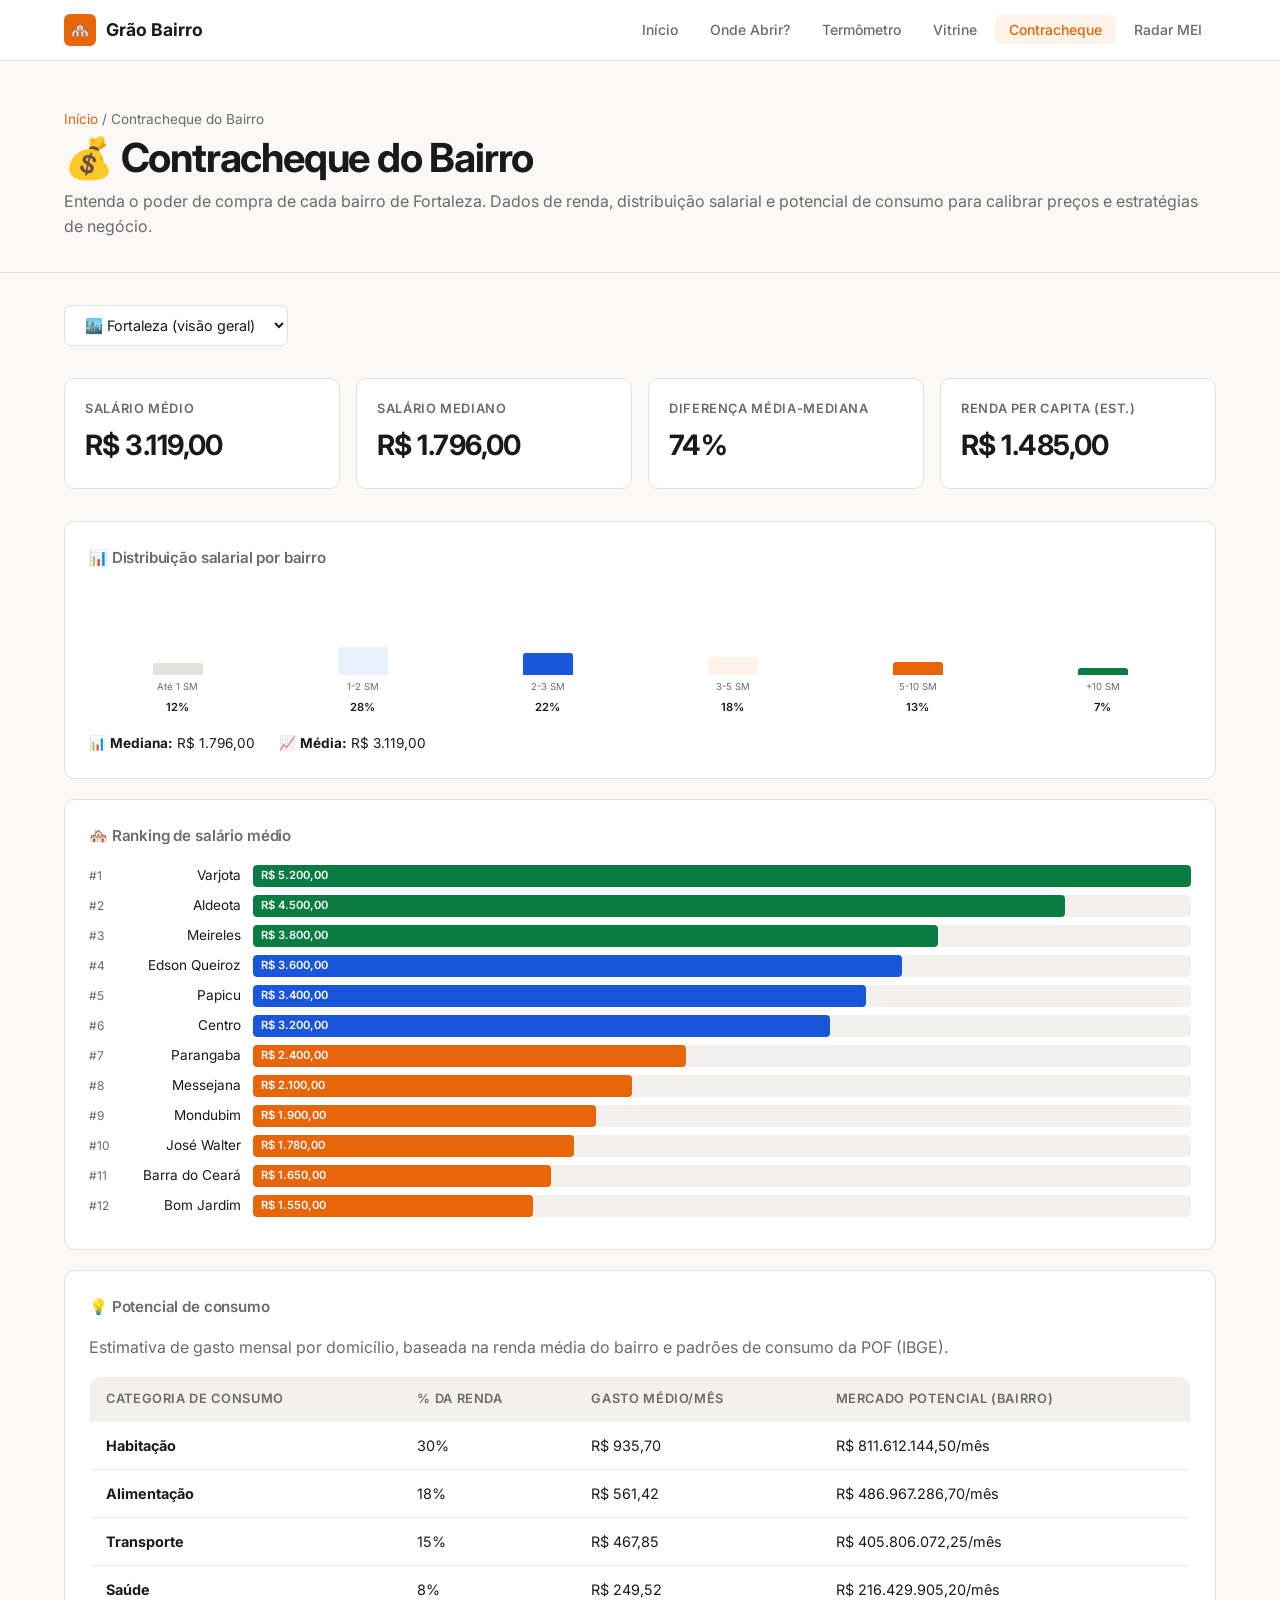
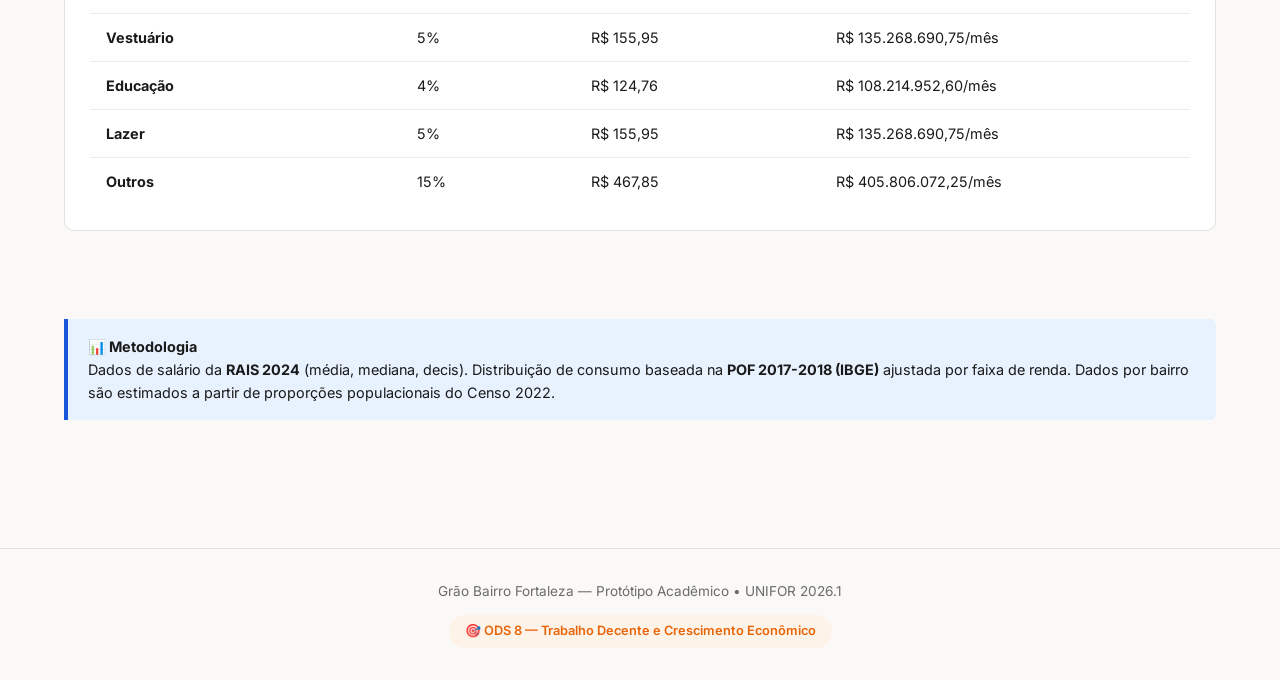
==== contracheque.html @ 5e3f8899 "🚀 Protótipo Grão Bairro Fortaleza — v1 Landing + 5 ferramentas interativas: - Onde Abrir? (recomenda" ====
<!DOCTYPE html>
<html lang="pt-BR">
<head>
  <meta charset="UTF-8">
  <meta name="viewport" content="width=device-width, initial-scale=1.0">
  <title>Contracheque do Bairro — Grão Bairro Fortaleza</title>
  <link rel="preconnect" href="https://fonts.googleapis.com">
  <link href="https://fonts.googleapis.com/css2?family=Inter:wght@400;500;600;700&display=swap" rel="stylesheet">
  <link rel="stylesheet" href="css/style.css">
</head>
<body>

<nav class="navbar">
  <div class="container">
    <a href="index.html" class="nav-brand">
      <span class="logo-icon">🏘️</span>
      Grão Bairro
    </a>
    <ul class="nav-links">
      <li><a href="index.html">Início</a></li>
      <li><a href="onde-abrir.html">Onde Abrir?</a></li>
      <li><a href="termometro.html">Termômetro</a></li>
      <li><a href="vitrine.html">Vitrine</a></li>
      <li><a href="contracheque.html">Contracheque</a></li>
      <li><a href="radar-mei.html">Radar MEI</a></li>
    </ul>
  </div>
</nav>

<header class="page-header">
  <div class="container">
    <div class="breadcrumb"><a href="index.html">Início</a> / Contracheque do Bairro</div>
    <h1>💰 Contracheque do Bairro</h1>
    <p>Entenda o poder de compra de cada bairro de Fortaleza. Dados de renda, distribuição salarial e potencial de consumo para calibrar preços e estratégias de negócio.</p>
  </div>
</header>

<main class="container">
  <div class="filter-bar">
    <select class="form-select" id="bairroSelect" onchange="updateView()">
      <option value="fortaleza">🏙️ Fortaleza (visão geral)</option>
    </select>
  </div>

  <div class="stat-row" id="overviewStats"></div>

  <div class="chart-box">
    <h3>📊 Distribuição salarial por bairro</h3>
    <div id="salaryDist"></div>
  </div>

  <div class="chart-box">
    <h3>🏘️ Ranking de salário médio</h3>
    <div id="rankingChart"></div>
  </div>

  <div class="chart-box">
    <h3>💡 Potencial de consumo</h3>
    <p style="margin-bottom:16px;">Estimativa de gasto mensal por domicílio, baseada na renda média do bairro e padrões de consumo da POF (IBGE).</p>
    <table class="data-table">
      <thead>
        <tr>
          <th>Categoria de consumo</th>
          <th>% da renda</th>
          <th>Gasto médio/mês</th>
          <th>Mercado potencial (bairro)</th>
        </tr>
      </thead>
      <tbody id="consumoBody"></tbody>
    </table>
  </div>

  <section class="section">
    <div class="info-box">
      <strong>📊 Metodologia</strong><br>
      Dados de salário da <strong>RAIS 2024</strong> (média, mediana, decis). Distribuição de consumo baseada na <strong>POF 2017-2018 (IBGE)</strong> ajustada por faixa de renda. Dados por bairro são estimados a partir de proporções populacionais do Censo 2022.
    </div>
  </section>
</main>

<footer class="footer">
  <div class="container">
    <p>Grão Bairro Fortaleza — Protótipo Acadêmico • UNIFOR 2026.1</p>
    <span class="ods-badge">🎯 ODS 8 — Trabalho Decente e Crescimento Econômico</span>
  </div>
</footer>

<script src="js/main.js"></script>
<script>
let bairros, indicadores;

// Consumption pattern from POF (IBGE) as % of income
const consumoPattern = [
  { categoria: 'Habitação', pct: 0.30 },
  { categoria: 'Alimentação', pct: 0.18 },
  { categoria: 'Transporte', pct: 0.15 },
  { categoria: 'Saúde', pct: 0.08 },
  { categoria: 'Vestuário', pct: 0.05 },
  { categoria: 'Educação', pct: 0.04 },
  { categoria: 'Lazer', pct: 0.05 },
  { categoria: 'Outros', pct: 0.15 },
];

async function init() {
  [bairros, indicadores] = await Promise.all([
    loadData('data/bairros.json'),
    loadData('data/indicadores.json')
  ]);
  if (!bairros || !indicadores) return;

  const select = document.getElementById('bairroSelect');
  bairros.forEach(b => {
    const opt = document.createElement('option');
    opt.value = b.id;
    opt.textContent = `🏘️ ${b.nome}`;
    select.appendChild(opt);
  });

  renderRanking();
  updateView();
}

function updateView() {
  const selected = document.getElementById('bairroSelect').value;

  if (selected === 'fortaleza') {
    showFortaleza();
  } else {
    showBairro(selected);
  }
}

function showFortaleza() {
  const f = indicadores.fortaleza;
  document.getElementById('overviewStats').innerHTML = `
    <div class="stat-card"><div class="stat-label">Salário Médio</div><div class="stat-value">${formatBRL(f.salario_medio)}</div></div>
    <div class="stat-card"><div class="stat-label">Salário Mediano</div><div class="stat-value">${formatBRL(f.salario_mediano)}</div></div>
    <div class="stat-card"><div class="stat-label">Diferença Média-Mediana</div><div class="stat-value">${(((f.salario_medio / f.salario_mediano) - 1) * 100).toFixed(0)}%</div></div>
    <div class="stat-card"><div class="stat-label">Renda per capita (est.)</div><div class="stat-value">${formatBRL(Math.round(f.salario_medio / 2.1))}</div></div>
  `;

  renderSalaryDist(f.salario_mediano, f.salario_medio);
  renderConsumo(f.salario_medio, f.populacao);
}

function showBairro(id) {
  const b = bairros.find(b => b.id === id);
  if (!b) return;

  document.getElementById('overviewStats').innerHTML = `
    <div class="stat-card"><div class="stat-label">Salário Médio</div><div class="stat-value">${formatBRL(b.salario_medio)}</div></div>
    <div class="stat-card"><div class="stat-label">vs Média Fortaleza</div><div class="stat-value">${formatPct(((b.salario_medio / indicadores.fortaleza.salario_medio) - 1) * 100)}</div></div>
    <div class="stat-card"><div class="stat-label">Empregos Formais</div><div class="stat-value">${formatNum(b.empregos_formais)}</div></div>
    <div class="stat-card"><div class="stat-label">Crescimento anual</div><div class="stat-value">${formatPct(b.crescimento)}</div></div>
  `;

  // Estimate median: lower for high-inequality areas
  const medianRatio = b.salario_medio > 4000 ? 0.55 : b.salario_medio > 2500 ? 0.62 : 0.72;
  renderSalaryDist(Math.round(b.salario_medio * medianRatio), b.salario_medio);
  renderConsumo(b.salario_medio, b.pop);
}

function renderSalaryDist(mediana, media) {
  document.getElementById('salaryDist').innerHTML = `
    <div style="display:flex;align-items:flex-end;gap:8px;height:130px;padding-top:20px;">
      ${[
        {label:'Até 1 SM', pct:12, color:'var(--color-border)'},
        {label:'1-2 SM', pct:28, color:'var(--color-blue-light)'},
        {label:'2-3 SM', pct:22, color:'var(--color-blue)'},
        {label:'3-5 SM', pct:18, color:'var(--color-accent-light)'},
        {label:'5-10 SM', pct:13, color:'var(--color-accent)'},
        {label:'+10 SM', pct:7, color:'var(--color-green)'},
      ].map(b => `
        <div style="flex:1;text-align:center;display:flex;flex-direction:column;align-items:center;gap:4px;">
          <div style="height:${b.pct * 1.0}px;width:100%;max-width:50px;background:${b.color};border-radius:3px 3px 0 0;"></div>
          <span style="font-size:0.6rem;color:var(--color-text-secondary);">${b.label}</span>
          <span style="font-size:0.7rem;font-weight:600;">${b.pct}%</span>
        </div>
      `).join('')}
    </div>
    <div style="margin-top:16px;display:flex;gap:24px;font-size:0.85rem;">
      <span>📊 <strong>Mediana:</strong> ${formatBRL(mediana)}</span>
      <span>📈 <strong>Média:</strong> ${formatBRL(media)}</span>
    </div>`;
}

function renderRanking() {
  const sorted = [...bairros].sort((a, b) => b.salario_medio - a.salario_medio);
  const max = sorted[0].salario_medio;

  document.getElementById('rankingChart').innerHTML = sorted.map((b, i) => {
    const pct = (b.salario_medio / max) * 100;
    return `
      <div style="display:flex;align-items:center;gap:12px;margin-bottom:8px;">
        <span style="font-size:0.75rem;color:var(--color-text-secondary);width:20px;">#${i+1}</span>
        <span style="font-size:0.85rem;width:120px;text-align:right;">${b.nome}</span>
        <div style="flex:1;background:var(--color-surface-alt);border-radius:4px;height:22px;overflow:hidden;">
          <div style="height:100%;width:${pct}%;background:${i < 3 ? 'var(--color-green)' : i < 6 ? 'var(--color-blue)' : 'var(--color-accent)'};border-radius:4px;display:flex;align-items:center;padding-left:8px;">
            <span style="font-size:0.7rem;color:white;font-weight:600;">${formatBRL(b.salario_medio)}</span>
          </div>
        </div>
      </div>`;
  }).join('');
}

function renderConsumo(salarioMedio, populacao) {
  const domicilios = Math.round(populacao / 2.8);
  document.getElementById('consumoBody').innerHTML = consumoPattern.map(c => {
    const gastoMedio = salarioMedio * c.pct;
    const mercadoPotencial = gastoMedio * domicilios;
    return `
      <tr>
        <td><strong>${c.categoria}</strong></td>
        <td>${(c.pct * 100).toFixed(0)}%</td>
        <td>${formatBRL(gastoMedio)}</td>
        <td>${formatBRL(mercadoPotencial)}/mês</td>
      </tr>
    `;
  }).join('');
}

init();
</script>
</body>
</html>
---- css/style.css ----
/* =========================================
   Grão Bairro Fortaleza — Design System
   Clean, profissional, com toque brasileiro
   ========================================= */

:root {
  --color-bg: #faf9f7;
  --color-surface: #ffffff;
  --color-surface-alt: #f3f1ed;
  --color-text: #1a1a1a;
  --color-text-secondary: #6b6b6b;
  --color-accent: #e8650a;
  --color-accent-hover: #c75508;
  --color-accent-light: #fef3e8;
  --color-green: #0a7c42;
  --color-green-light: #e8f5ee;
  --color-blue: #1a56db;
  --color-blue-light: #e8f1fe;
  --color-red: #c81e1e;
  --color-red-light: #fde8e8;
  --color-border: #e5e2db;
  --color-border-light: #f0ede8;

  --font-sans: 'Inter', system-ui, -apple-system, sans-serif;
  --font-mono: 'JetBrains Mono', 'Fira Code', monospace;

  --radius-sm: 6px;
  --radius: 10px;
  --radius-lg: 14px;

  --shadow-sm: 0 1px 2px rgba(0,0,0,0.04);
  --shadow: 0 1px 3px rgba(0,0,0,0.06), 0 1px 2px rgba(0,0,0,0.04);
  --shadow-lg: 0 4px 16px rgba(0,0,0,0.08);

  --max-width: 1200px;
}

* {
  margin: 0;
  padding: 0;
  box-sizing: border-box;
}

html {
  font-size: 16px;
  scroll-behavior: smooth;
}

body {
  font-family: var(--font-sans);
  color: var(--color-text);
  background: var(--color-bg);
  line-height: 1.6;
  -webkit-font-smoothing: antialiased;
}

/* Typography */
h1 { font-size: 2.5rem; font-weight: 700; letter-spacing: -0.03em; line-height: 1.15; }
h2 { font-size: 1.75rem; font-weight: 600; letter-spacing: -0.02em; line-height: 1.2; }
h3 { font-size: 1.25rem; font-weight: 600; letter-spacing: -0.01em; }
p { color: var(--color-text-secondary); }

/* Layout */
.container {
  max-width: var(--max-width);
  margin: 0 auto;
  padding: 0 24px;
}

/* Header / Navigation */
.navbar {
  background: var(--color-surface);
  border-bottom: 1px solid var(--color-border);
  position: sticky;
  top: 0;
  z-index: 100;
  backdrop-filter: blur(12px);
  background: rgba(255,255,255,0.92);
}

.navbar .container {
  display: flex;
  align-items: center;
  justify-content: space-between;
  height: 60px;
}

.nav-brand {
  display: flex;
  align-items: center;
  gap: 10px;
  text-decoration: none;
  color: var(--color-text);
  font-weight: 700;
  font-size: 1.1rem;
}

.nav-brand .logo-icon {
  width: 32px;
  height: 32px;
  background: var(--color-accent);
  border-radius: var(--radius-sm);
  display: flex;
  align-items: center;
  justify-content: center;
  color: white;
  font-size: 1rem;
}

.nav-links {
  display: flex;
  gap: 4px;
  list-style: none;
}

.nav-links a {
  text-decoration: none;
  color: var(--color-text-secondary);
  padding: 6px 14px;
  border-radius: var(--radius-sm);
  font-size: 0.875rem;
  font-weight: 500;
  transition: all 0.15s;
}

.nav-links a:hover,
.nav-links a.active {
  color: var(--color-accent);
  background: var(--color-accent-light);
}

/* Hero */
.hero {
  padding: 80px 0 60px;
  text-align: center;
}

.hero h1 {
  font-size: 3rem;
  margin-bottom: 16px;
}

.hero h1 .accent { color: var(--color-accent); }

.hero p {
  font-size: 1.2rem;
  max-width: 640px;
  margin: 0 auto 32px;
}

/* Cards grid */
.card-grid {
  display: grid;
  grid-template-columns: repeat(auto-fill, minmax(340px, 1fr));
  gap: 20px;
  padding: 10px 0 60px;
}

.card {
  background: var(--color-surface);
  border: 1px solid var(--color-border);
  border-radius: var(--radius-lg);
  padding: 28px;
  transition: all 0.2s;
  text-decoration: none;
  color: inherit;
  display: block;
}

.card:hover {
  border-color: var(--color-accent);
  box-shadow: var(--shadow-lg);
  transform: translateY(-2px);
}

.card-icon {
  width: 48px;
  height: 48px;
  border-radius: var(--radius);
  display: flex;
  align-items: center;
  justify-content: center;
  font-size: 1.4rem;
  margin-bottom: 16px;
}

.card h3 { margin-bottom: 8px; }
.card p { font-size: 0.925rem; line-height: 1.5; }

/* Stat Cards */
.stat-row {
  display: grid;
  grid-template-columns: repeat(auto-fit, minmax(200px, 1fr));
  gap: 16px;
  margin: 32px 0;
}

.stat-card {
  background: var(--color-surface);
  border: 1px solid var(--color-border);
  border-radius: var(--radius);
  padding: 20px;
}

.stat-card .stat-value {
  font-size: 1.75rem;
  font-weight: 700;
  letter-spacing: -0.02em;
  color: var(--color-text);
}

.stat-card .stat-label {
  font-size: 0.8rem;
  color: var(--color-text-secondary);
  text-transform: uppercase;
  letter-spacing: 0.05em;
  font-weight: 600;
  margin-bottom: 4px;
}

/* Section */
.section {
  padding: 48px 0;
}

.section-title {
  margin-bottom: 8px;
}

.section-subtitle {
  color: var(--color-text-secondary);
  margin-bottom: 24px;
  font-size: 1.05rem;
}

/* Table-like displays */
.data-table {
  width: 100%;
  border-collapse: collapse;
  background: var(--color-surface);
  border-radius: var(--radius);
  overflow: hidden;
  border: 1px solid var(--color-border);
}

.data-table th,
.data-table td {
  padding: 12px 16px;
  text-align: left;
  font-size: 0.9rem;
}

.data-table th {
  background: var(--color-surface-alt);
  font-weight: 600;
  font-size: 0.8rem;
  text-transform: uppercase;
  letter-spacing: 0.05em;
  color: var(--color-text-secondary);
}

.data-table tr:not(:last-child) td {
  border-bottom: 1px solid var(--color-border-light);
}

/* Badge */
.badge {
  display: inline-block;
  padding: 3px 10px;
  border-radius: 20px;
  font-size: 0.75rem;
  font-weight: 600;
}

.badge-green { background: var(--color-green-light); color: var(--color-green); }
.badge-blue { background: var(--color-blue-light); color: var(--color-blue); }
.badge-orange { background: var(--color-accent-light); color: var(--color-accent); }
.badge-red { background: var(--color-red-light); color: var(--color-red); }

/* Score bar */
.score-bar {
  height: 8px;
  background: var(--color-surface-alt);
  border-radius: 4px;
  overflow: hidden;
}

.score-fill {
  height: 100%;
  border-radius: 4px;
  transition: width 0.5s ease;
}

.score-green { background: var(--color-green); }
.score-blue { background: var(--color-blue); }
.score-orange { background: var(--color-accent); }

/* Page header */
.page-header {
  padding: 48px 0 32px;
  border-bottom: 1px solid var(--color-border);
  margin-bottom: 32px;
}

.page-header h1 { margin-bottom: 8px; }
.page-header .breadcrumb {
  font-size: 0.85rem;
  color: var(--color-text-secondary);
  margin-bottom: 4px;
}
.page-header .breadcrumb a {
  color: var(--color-accent);
  text-decoration: none;
}

/* Filter bar */
.filter-bar {
  display: flex;
  gap: 12px;
  flex-wrap: wrap;
  margin-bottom: 24px;
}

.filter-btn {
  padding: 8px 18px;
  border: 1px solid var(--color-border);
  border-radius: 20px;
  background: var(--color-surface);
  font-size: 0.85rem;
  cursor: pointer;
  font-family: var(--font-sans);
  color: var(--color-text-secondary);
  transition: all 0.15s;
}

.filter-btn:hover { border-color: var(--color-accent); color: var(--color-accent); }
.filter-btn.active { background: var(--color-accent); color: white; border-color: var(--color-accent); }

/* Chart placeholder */
.chart-box {
  background: var(--color-surface);
  border: 1px solid var(--color-border);
  border-radius: var(--radius);
  padding: 24px;
  margin-bottom: 20px;
}

.chart-box h3 {
  font-size: 0.95rem;
  color: var(--color-text-secondary);
  margin-bottom: 16px;
  font-weight: 600;
}

/* Footer */
.footer {
  border-top: 1px solid var(--color-border);
  padding: 32px 0;
  text-align: center;
  color: var(--color-text-secondary);
  font-size: 0.85rem;
  margin-top: 60px;
}

.footer .ods-badge {
  display: inline-block;
  padding: 6px 16px;
  background: var(--color-accent-light);
  color: var(--color-accent);
  border-radius: 20px;
  font-weight: 600;
  font-size: 0.8rem;
  margin-top: 12px;
}

/* Responsive */
@media (max-width: 768px) {
  .hero h1 { font-size: 2rem; }
  .hero p { font-size: 1rem; }
  .card-grid { grid-template-columns: 1fr; }
  .stat-row { grid-template-columns: 1fr 1fr; }
  .nav-links { display: none; }
}

/* Utility */
.text-center { text-align: center; }
.mt-16 { margin-top: 16px; }
.mt-32 { margin-top: 32px; }
.mb-16 { margin-bottom: 16px; }
.mb-32 { margin-bottom: 32px; }

/* Highlight number */
.num-highlight {
  color: var(--color-accent);
  font-weight: 700;
}

/* Info box */
.info-box {
  background: var(--color-blue-light);
  border-left: 4px solid var(--color-blue);
  padding: 16px 20px;
  border-radius: 0 var(--radius-sm) var(--radius-sm) 0;
  margin: 20px 0;
  font-size: 0.9rem;
  color: var(--color-text);
}

/* Select / Input */
.form-select {
  padding: 10px 16px;
  border: 1px solid var(--color-border);
  border-radius: var(--radius-sm);
  font-family: var(--font-sans);
  font-size: 0.9rem;
  background: var(--color-surface);
  color: var(--color-text);
  cursor: pointer;
}

.form-select:focus {
  outline: none;
  border-color: var(--color-accent);
  box-shadow: 0 0 0 3px var(--color-accent-light);
}
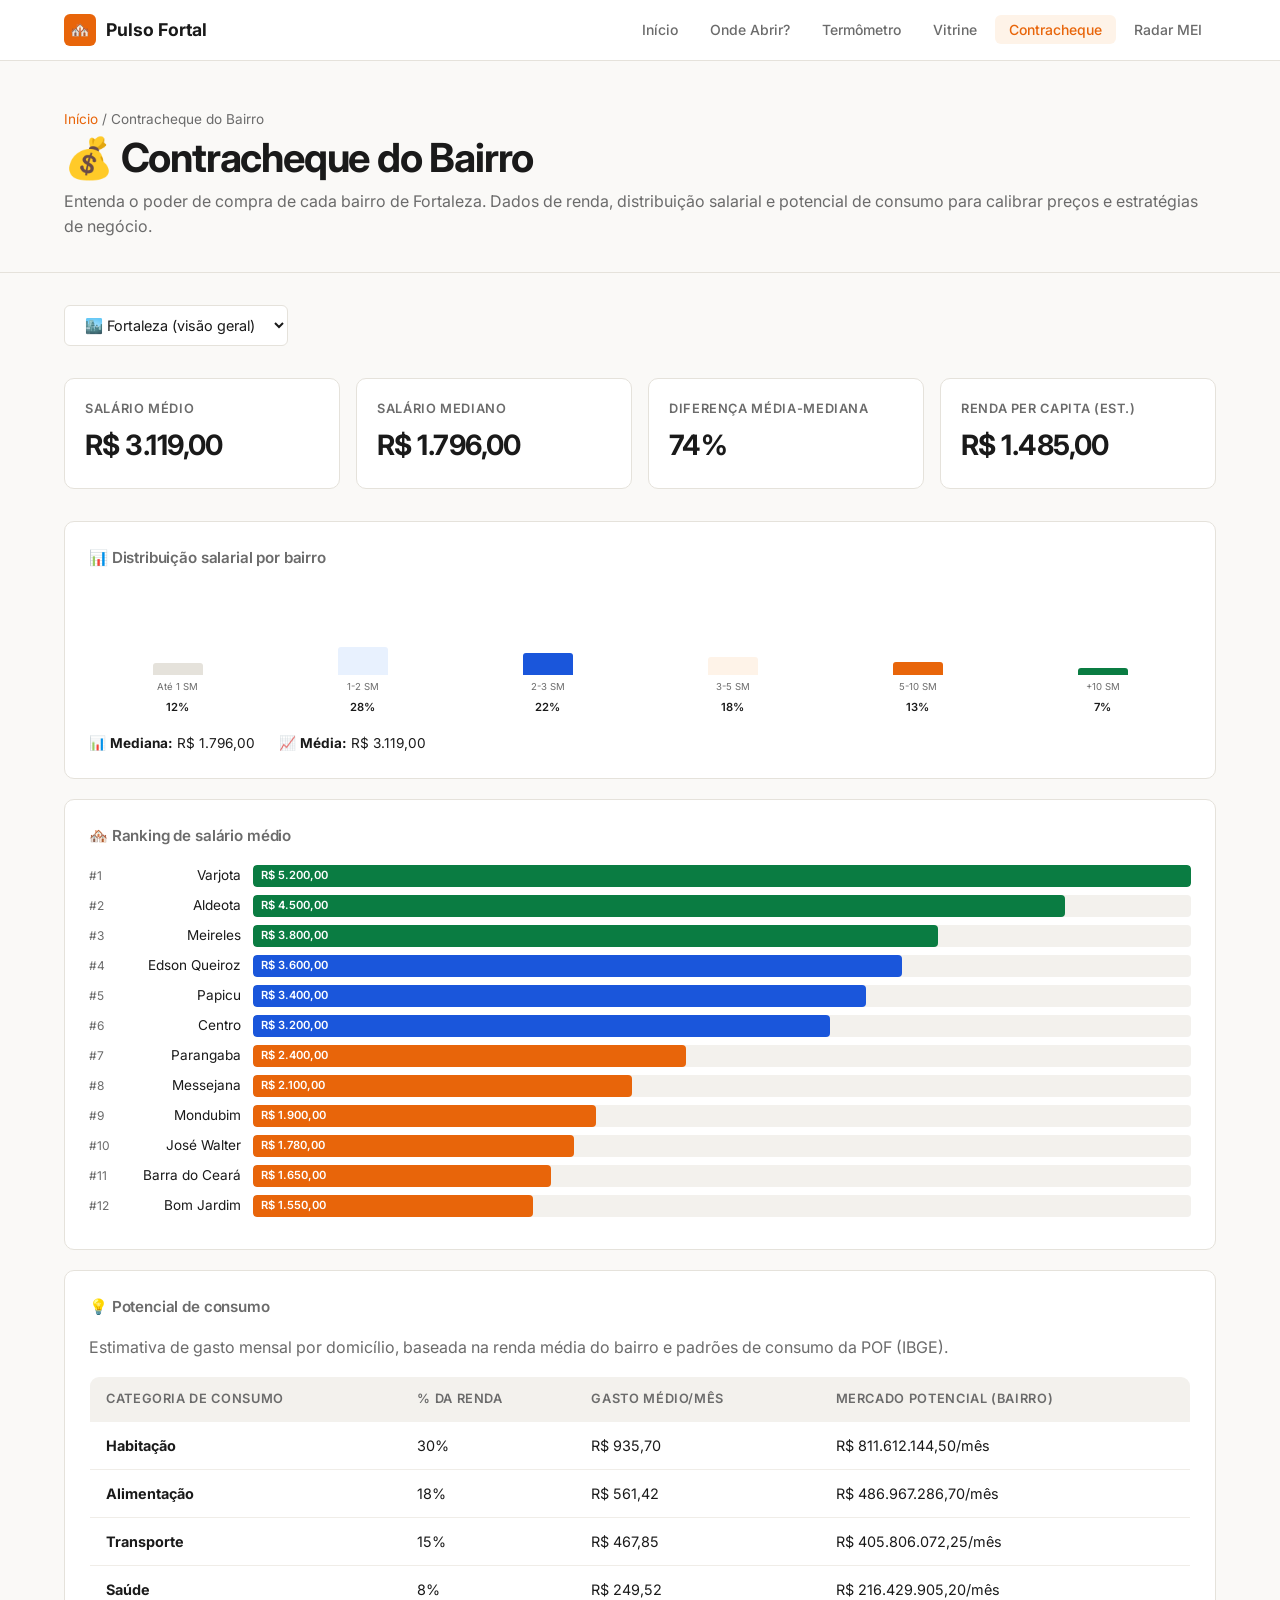
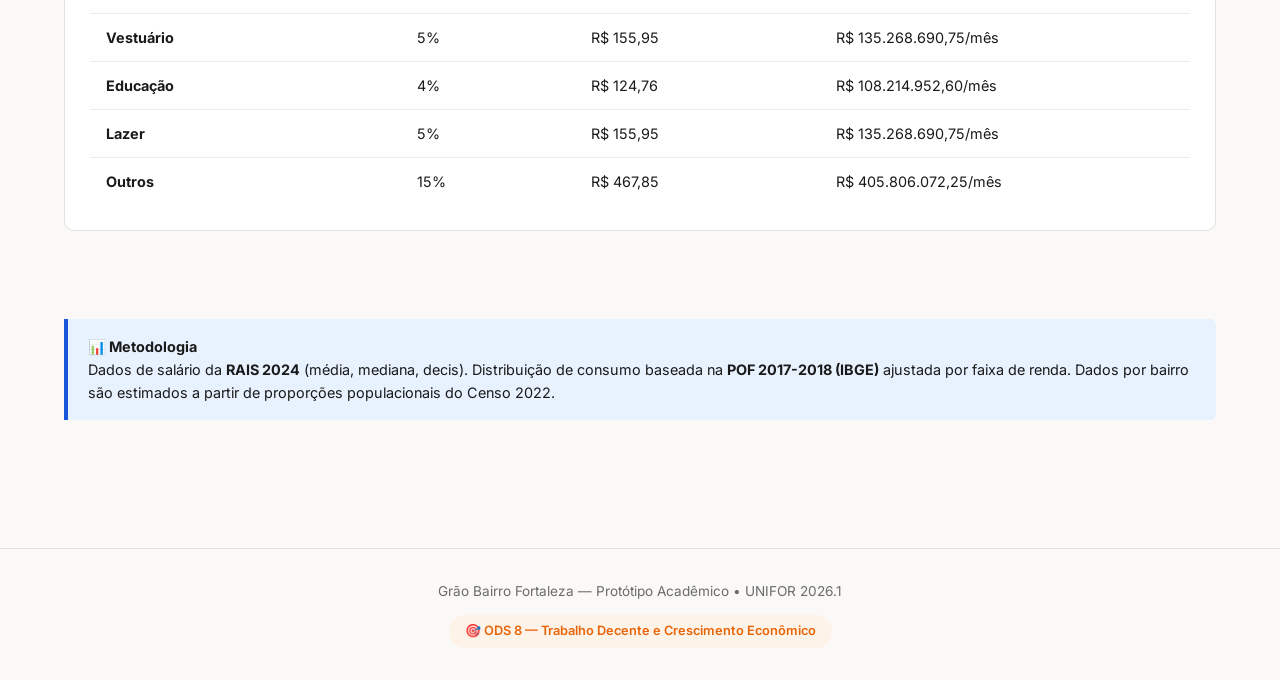
==== commit 3e4535b7: "Renomeia para Pulso Fortal" ====
--- a/contracheque.html
+++ b/contracheque.html
@@ -14,7 +14,7 @@
   <div class="container">
     <a href="index.html" class="nav-brand">
       <span class="logo-icon">🏘️</span>
-      Grão Bairro
+Pulso Fortal</a>
     </a>
     <ul class="nav-links">
       <li><a href="index.html">Início</a></li>
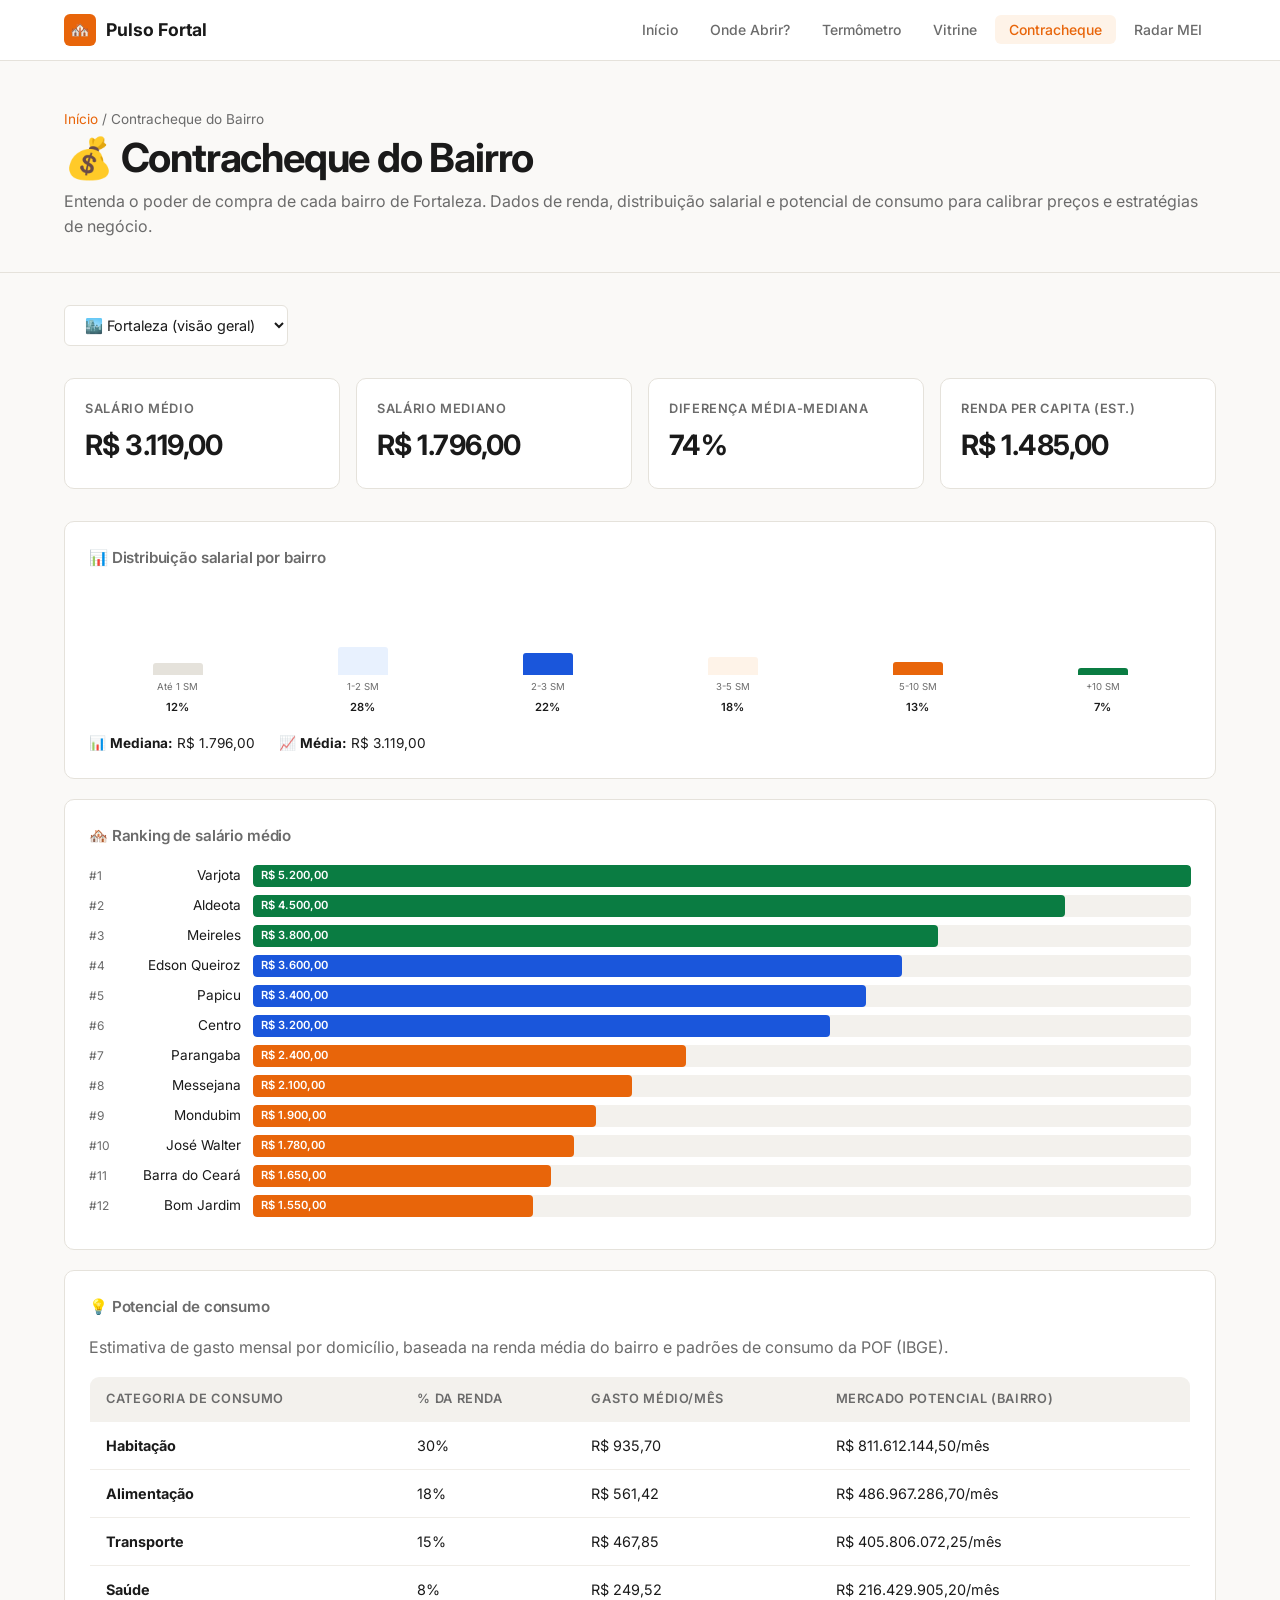
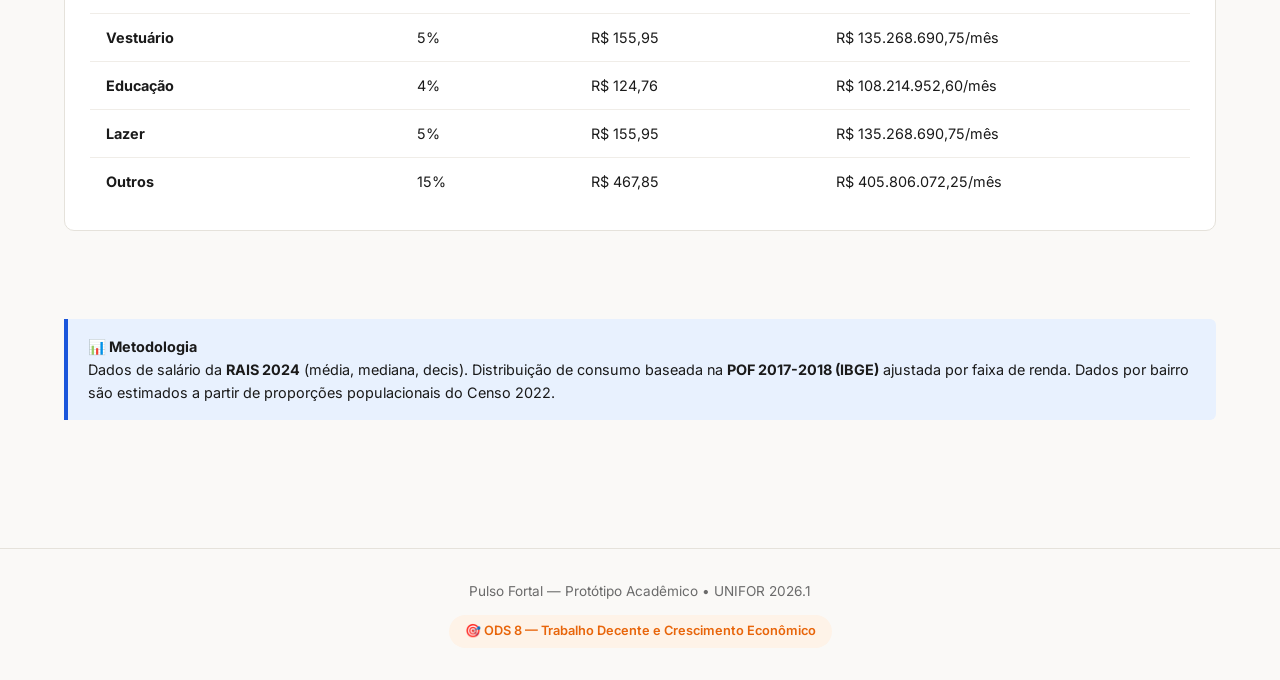
==== commit c2a95129: "Remove referências a Grão Bairro — tudo vira Pulso Fortal" ====
--- a/contracheque.html
+++ b/contracheque.html
@@ -3,7 +3,7 @@
 <head>
   <meta charset="UTF-8">
   <meta name="viewport" content="width=device-width, initial-scale=1.0">
-  <title>Contracheque do Bairro — Grão Bairro Fortaleza</title>
+  <title>Contracheque do Bairro — Pulso Fortal</title>
   <link rel="preconnect" href="https://fonts.googleapis.com">
   <link href="https://fonts.googleapis.com/css2?family=Inter:wght@400;500;600;700&display=swap" rel="stylesheet">
   <link rel="stylesheet" href="css/style.css">
@@ -80,7 +80,7 @@
 
 <footer class="footer">
   <div class="container">
-    <p>Grão Bairro Fortaleza — Protótipo Acadêmico • UNIFOR 2026.1</p>
+    <p>Pulso Fortal — Protótipo Acadêmico • UNIFOR 2026.1</p>
     <span class="ods-badge">🎯 ODS 8 — Trabalho Decente e Crescimento Econômico</span>
   </div>
 </footer>
--- a/css/style.css
+++ b/css/style.css
@@ -1,5 +1,5 @@
 /* =========================================
-   Grão Bairro Fortaleza — Design System
+   Pulso Fortal — Design System
    Clean, profissional, com toque brasileiro
    ========================================= */
 
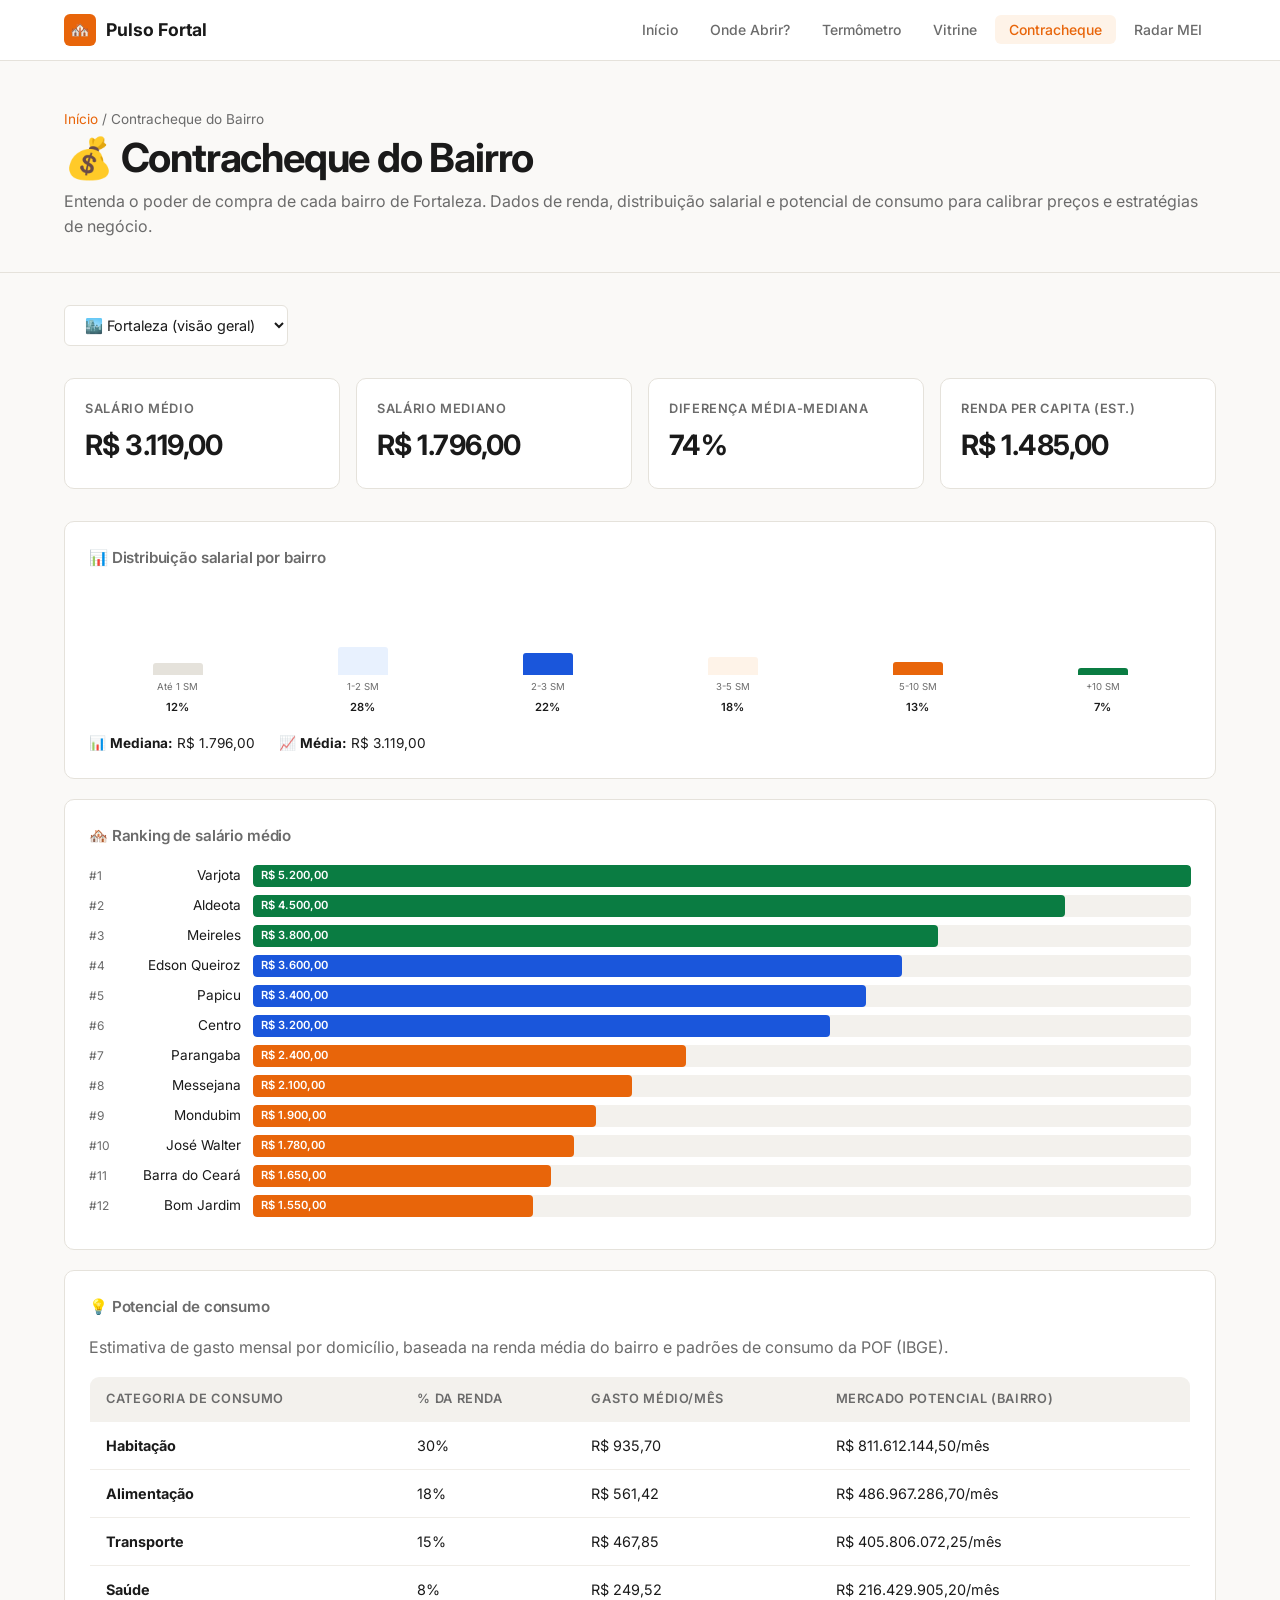
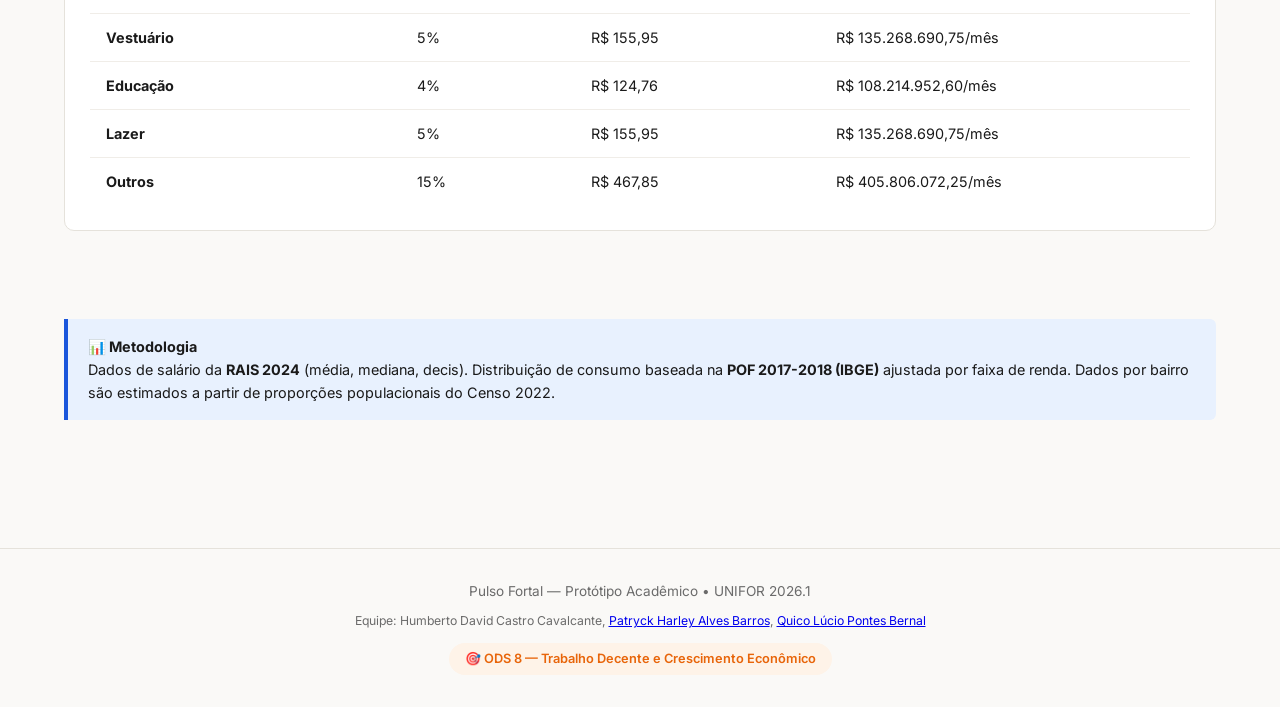
==== commit 740f28cf: "docs: remove anexos, atualiza equipe na capa e no prototipo" ====
--- a/contracheque.html
+++ b/contracheque.html
@@ -81,6 +81,7 @@
 <footer class="footer">
   <div class="container">
     <p>Pulso Fortal — Protótipo Acadêmico • UNIFOR 2026.1</p>
+    <p style="margin-top:8px;font-size:0.9em;">Equipe: Humberto David Castro Cavalcante, <a href="https://www.linkedin.com/in/patryckharley/" target="_blank">Patryck Harley Alves Barros</a>, <a href="https://www.linkedin.com/in/quico-bernal-%F0%9F%8F%B3%EF%B8%8F%E2%80%8D%F0%9F%8C%88-299121204" target="_blank">Quico Lúcio Pontes Bernal</a></p>
     <span class="ods-badge">🎯 ODS 8 — Trabalho Decente e Crescimento Econômico</span>
   </div>
 </footer>
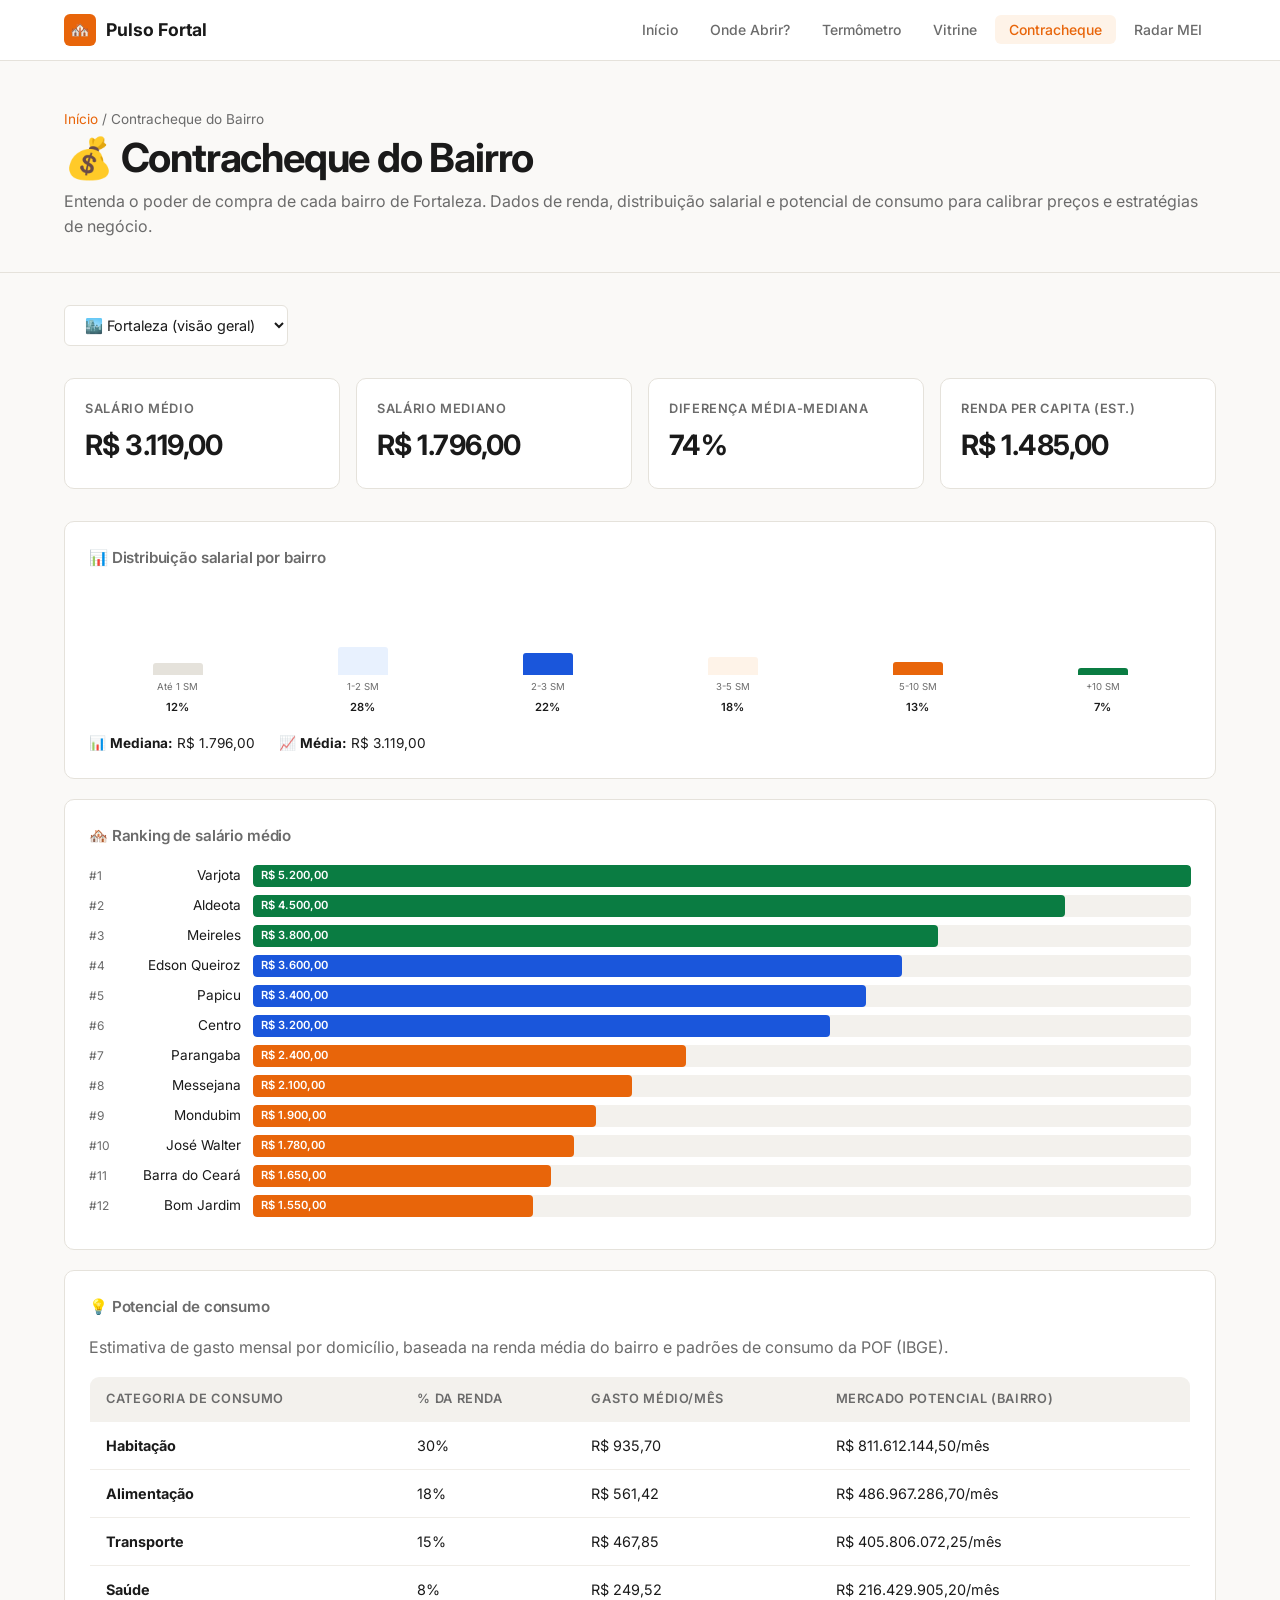
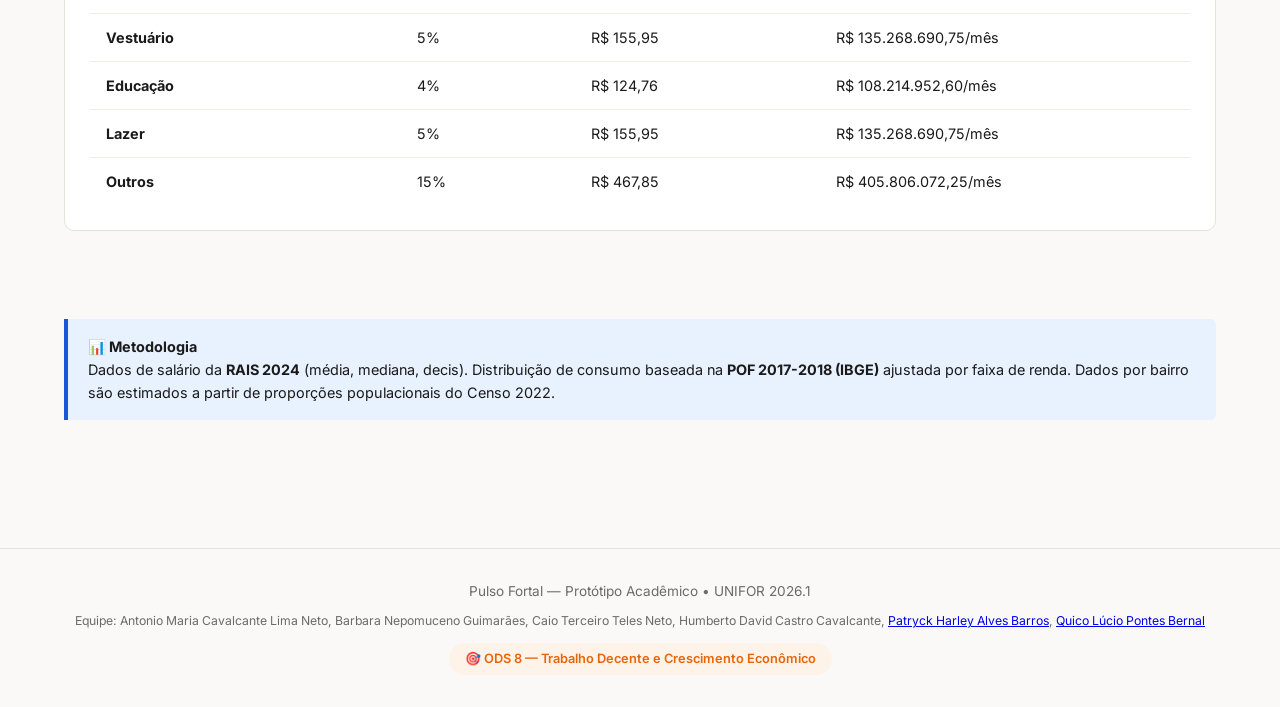
==== commit 169807e8: "docs: adiciona integrantes restantes a capa e prototipo" ====
--- a/contracheque.html
+++ b/contracheque.html
@@ -81,7 +81,7 @@
 <footer class="footer">
   <div class="container">
     <p>Pulso Fortal — Protótipo Acadêmico • UNIFOR 2026.1</p>
-    <p style="margin-top:8px;font-size:0.9em;">Equipe: Humberto David Castro Cavalcante, <a href="https://www.linkedin.com/in/patryckharley/" target="_blank">Patryck Harley Alves Barros</a>, <a href="https://www.linkedin.com/in/quico-bernal-%F0%9F%8F%B3%EF%B8%8F%E2%80%8D%F0%9F%8C%88-299121204" target="_blank">Quico Lúcio Pontes Bernal</a></p>
+    <p style="margin-top:8px;font-size:0.9em;">Equipe: Antonio Maria Cavalcante Lima Neto, Barbara Nepomuceno Guimarães, Caio Terceiro Teles Neto, Humberto David Castro Cavalcante, <a href="https://www.linkedin.com/in/patryckharley/" target="_blank">Patryck Harley Alves Barros</a>, <a href="https://www.linkedin.com/in/quico-bernal-%F0%9F%8F%B3%EF%B8%8F%E2%80%8D%F0%9F%8C%88-299121204" target="_blank">Quico Lúcio Pontes Bernal</a></p>
     <span class="ods-badge">🎯 ODS 8 — Trabalho Decente e Crescimento Econômico</span>
   </div>
 </footer>
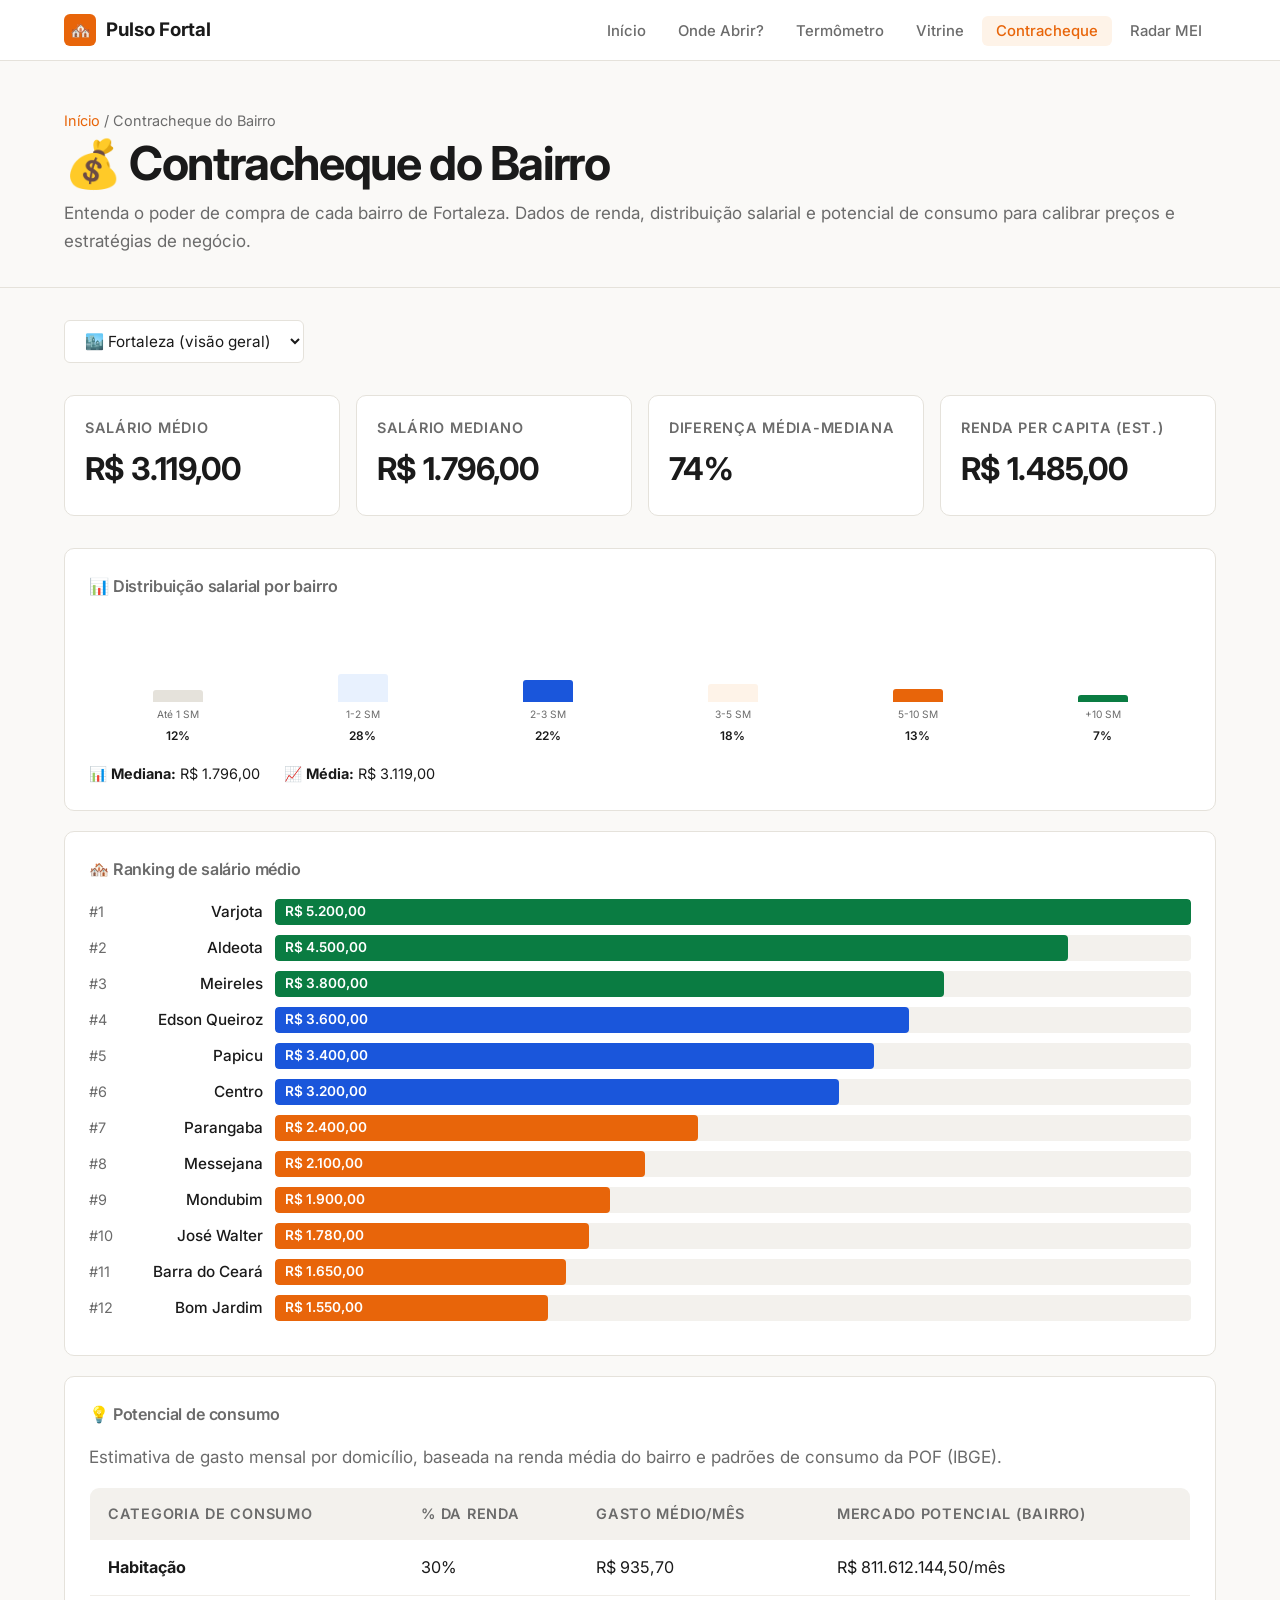
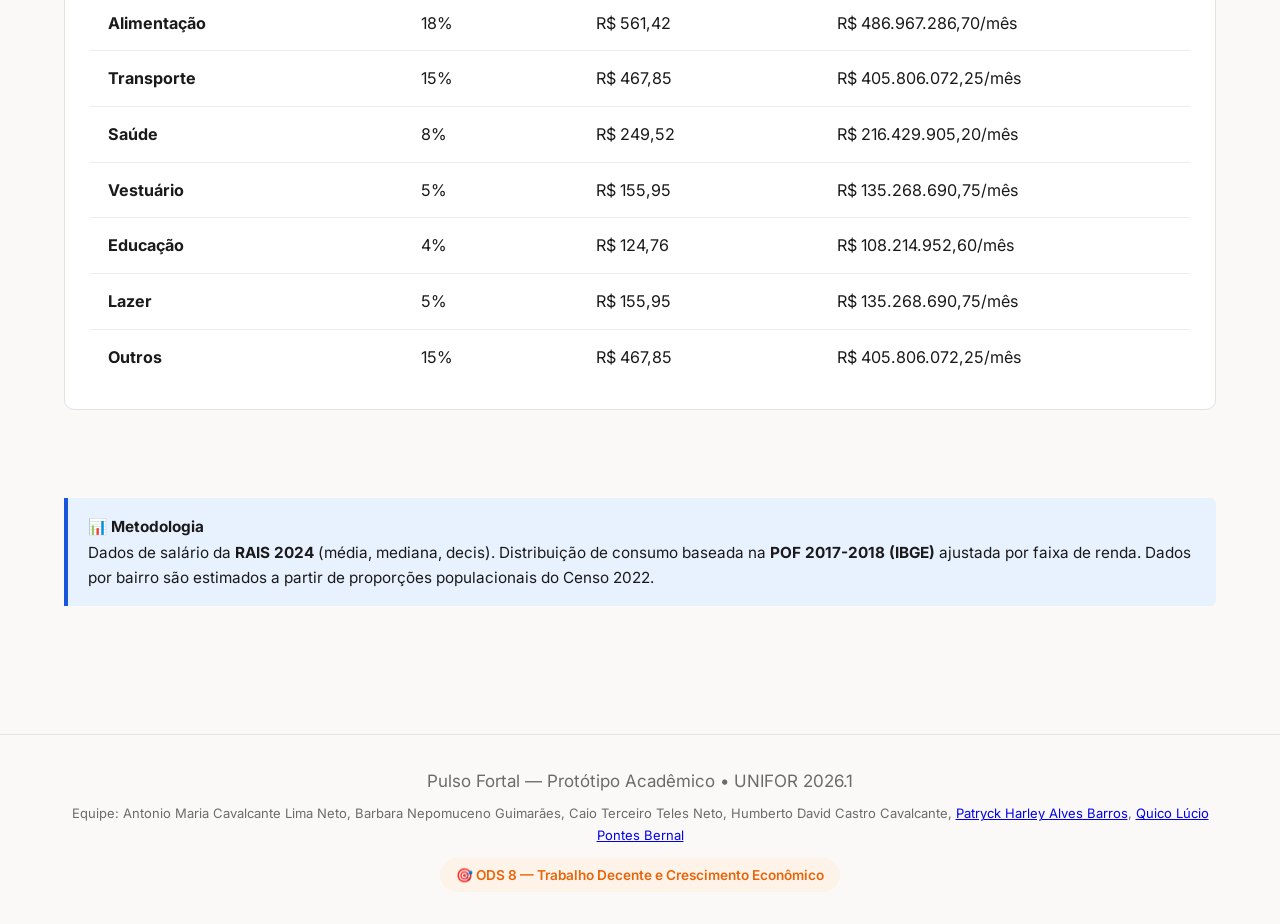
==== commit 1b7014d6: "infografico: mapa de concentracao empresarial + melhorias de formatacao (texto maior, sem sobreposic" ====
--- a/contracheque.html
+++ b/contracheque.html
@@ -14,7 +14,7 @@
   <div class="container">
     <a href="index.html" class="nav-brand">
       <span class="logo-icon">🏘️</span>
-Pulso Fortal</a>
+      Pulso Fortal
     </a>
     <ul class="nav-links">
       <li><a href="index.html">Início</a></li>
@@ -192,12 +192,12 @@
   document.getElementById('rankingChart').innerHTML = sorted.map((b, i) => {
     const pct = (b.salario_medio / max) * 100;
     return `
-      <div style="display:flex;align-items:center;gap:12px;margin-bottom:8px;">
-        <span style="font-size:0.75rem;color:var(--color-text-secondary);width:20px;">#${i+1}</span>
-        <span style="font-size:0.85rem;width:120px;text-align:right;">${b.nome}</span>
-        <div style="flex:1;background:var(--color-surface-alt);border-radius:4px;height:22px;overflow:hidden;">
-          <div style="height:100%;width:${pct}%;background:${i < 3 ? 'var(--color-green)' : i < 6 ? 'var(--color-blue)' : 'var(--color-accent)'};border-radius:4px;display:flex;align-items:center;padding-left:8px;">
-            <span style="font-size:0.7rem;color:white;font-weight:600;">${formatBRL(b.salario_medio)}</span>
+      <div style="display:flex;align-items:center;gap:12px;margin-bottom:10px;">
+        <span style="font-size:0.85rem;color:var(--color-text-secondary);width:22px;">#${i+1}</span>
+        <span style="font-size:0.9rem;width:140px;text-align:right;font-weight:500;">${b.nome}</span>
+        <div style="flex:1;background:var(--color-surface-alt);border-radius:4px;height:26px;overflow:hidden;">
+          <div style="height:100%;width:${pct}%;background:${i < 3 ? 'var(--color-green)' : i < 6 ? 'var(--color-blue)' : 'var(--color-accent)'};border-radius:4px;display:flex;align-items:center;padding-left:10px;min-width:${pct > 8 ? '80px' : '0'};">
+            <span style="font-size:0.8rem;color:white;font-weight:600;">${formatBRL(b.salario_medio)}</span>
           </div>
         </div>
       </div>`;
--- a/css/style.css
+++ b/css/style.css
@@ -42,7 +42,7 @@
 }
 
 html {
-  font-size: 16px;
+  font-size: 17px;
   scroll-behavior: smooth;
 }
 
@@ -50,15 +50,15 @@
   font-family: var(--font-sans);
   color: var(--color-text);
   background: var(--color-bg);
-  line-height: 1.6;
+  line-height: 1.65;
   -webkit-font-smoothing: antialiased;
 }
 
 /* Typography */
-h1 { font-size: 2.5rem; font-weight: 700; letter-spacing: -0.03em; line-height: 1.15; }
-h2 { font-size: 1.75rem; font-weight: 600; letter-spacing: -0.02em; line-height: 1.2; }
-h3 { font-size: 1.25rem; font-weight: 600; letter-spacing: -0.01em; }
-p { color: var(--color-text-secondary); }
+h1 { font-size: 2.75rem; font-weight: 700; letter-spacing: -0.03em; line-height: 1.15; }
+h2 { font-size: 1.85rem; font-weight: 600; letter-spacing: -0.02em; line-height: 1.2; }
+h3 { font-size: 1.3rem; font-weight: 600; letter-spacing: -0.01em; }
+p { color: var(--color-text-secondary); font-size: 1rem; }
 
 /* Layout */
 .container {
@@ -185,7 +185,7 @@
 }
 
 .card h3 { margin-bottom: 8px; }
-.card p { font-size: 0.925rem; line-height: 1.5; }
+.card p { font-size: 0.95rem; line-height: 1.55; }
 
 /* Stat Cards */
 .stat-row {
@@ -203,14 +203,14 @@
 }
 
 .stat-card .stat-value {
-  font-size: 1.75rem;
+  font-size: 1.85rem;
   font-weight: 700;
   letter-spacing: -0.02em;
   color: var(--color-text);
 }
 
 .stat-card .stat-label {
-  font-size: 0.8rem;
+  font-size: 0.85rem;
   color: var(--color-text-secondary);
   text-transform: uppercase;
   letter-spacing: 0.05em;
@@ -245,15 +245,15 @@
 
 .data-table th,
 .data-table td {
-  padding: 12px 16px;
+  padding: 14px 18px;
   text-align: left;
-  font-size: 0.9rem;
+  font-size: 0.95rem;
 }
 
 .data-table th {
   background: var(--color-surface-alt);
   font-weight: 600;
-  font-size: 0.8rem;
+  font-size: 0.85rem;
   text-transform: uppercase;
   letter-spacing: 0.05em;
   color: var(--color-text-secondary);
